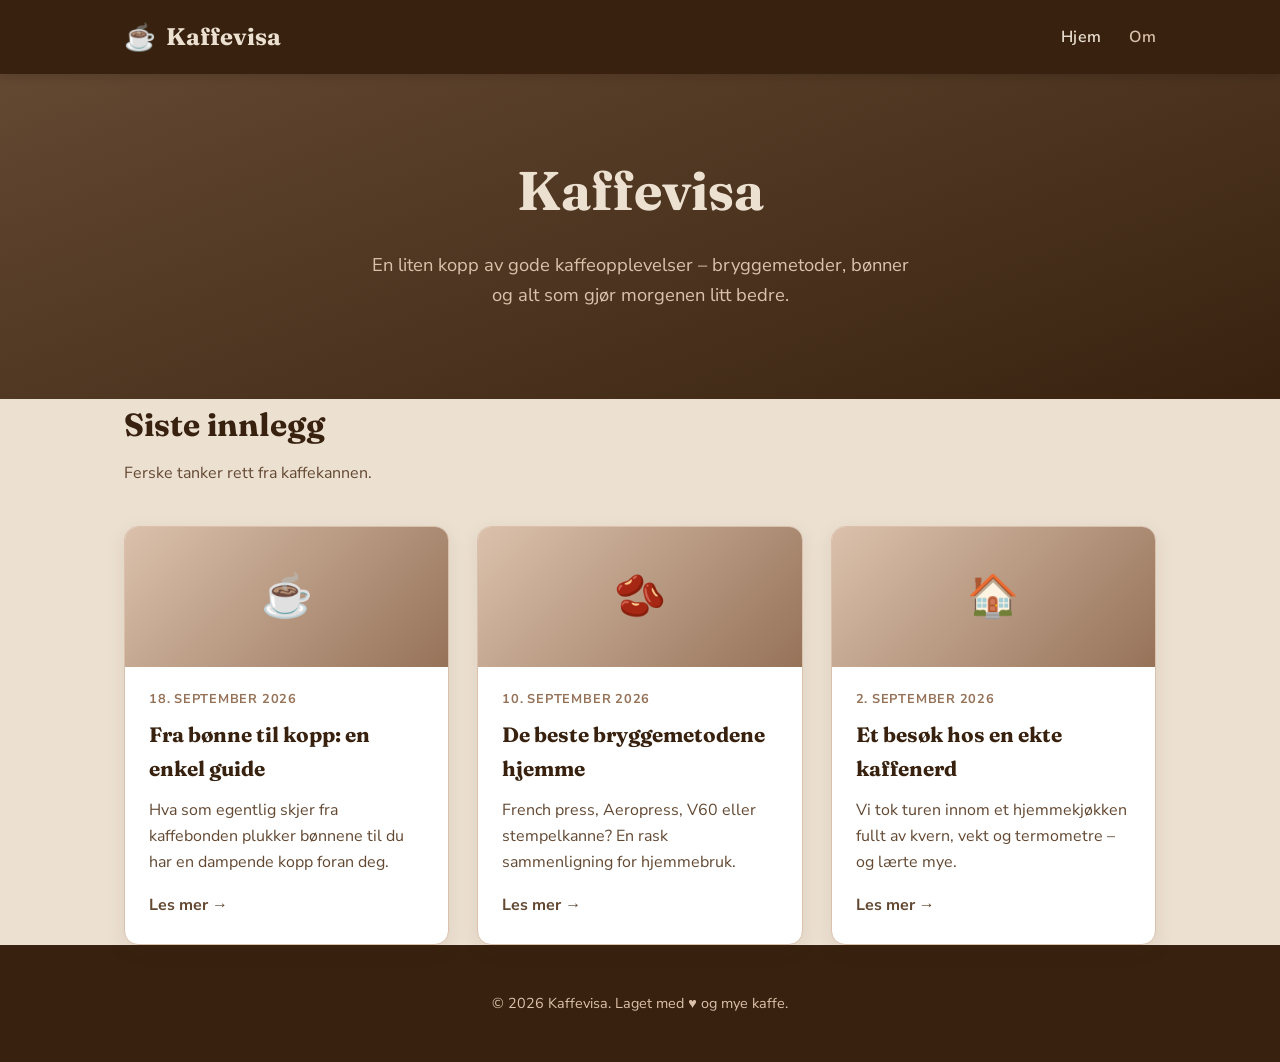
==== index.html @ d36bac69 "Flytt nettstedfiler til repo-rot for GitHub Pages" ====
<!DOCTYPE html>
<html lang="no">
<head>
<meta charset="UTF-8">
<meta name="viewport" content="width=device-width, initial-scale=1.0">
<title>Kaffevisa – en blogg om kaffe</title>
<meta name="description" content="Kaffevisa er en personlig blogg om kaffe: bryggemetoder, bønner og gode kopper.">
<link rel="icon" href="assets/favicon.svg" type="image/svg+xml">
<link rel="preconnect" href="https://fonts.googleapis.com">
<link rel="preconnect" href="https://fonts.gstatic.com" crossorigin>
<link href="https://fonts.googleapis.com/css2?family=Fraunces:opsz,wght@9..144,600;9..144,700&family=Nunito+Sans:wght@400;600;700;800&display=swap" rel="stylesheet">
<link rel="stylesheet" href="css/style.css">
</head>
<body>

<header class="site-header">
  <nav class="nav container">
    <a href="index.html" class="logo"><span class="cup">☕</span> Kaffevisa</a>
    <button class="nav-toggle" aria-label="Åpne meny">
      <span></span><span></span><span></span>
    </button>
    <ul class="nav-links">
      <li><a href="index.html">Hjem</a></li>
      <li><a href="om.html">Om</a></li>
    </ul>
  </nav>
</header>

<section class="hero">
  <div class="container">
    <h1>Kaffevisa</h1>
    <p>En liten kopp av gode kaffeopplevelser – bryggemetoder, bønner og alt som gjør morgenen litt bedre.</p>
  </div>
</section>

<section class="container">
  <h2 class="section-title">Siste innlegg</h2>
  <p class="section-lead">Ferske tanker rett fra kaffekannen.</p>

  <div class="post-grid">

    <article class="post-card">
      <div class="thumb">☕</div>
      <div class="content">
        <div class="date">18. september 2026</div>
        <h3>Fra bønne til kopp: en enkel guide</h3>
        <p>Hva som egentlig skjer fra kaffebonden plukker bønnene til du har en dampende kopp foran deg.</p>
        <a class="read-more" href="posts/fra-bonne-til-kopp.html">Les mer →</a>
      </div>
    </article>

    <article class="post-card">
      <div class="thumb">🫘</div>
      <div class="content">
        <div class="date">10. september 2026</div>
        <h3>De beste bryggemetodene hjemme</h3>
        <p>French press, Aeropress, V60 eller stempelkanne? En rask sammenligning for hjemmebruk.</p>
        <a class="read-more" href="posts/beste-bryggemetodene.html">Les mer →</a>
      </div>
    </article>

    <article class="post-card">
      <div class="thumb">🏠</div>
      <div class="content">
        <div class="date">2. september 2026</div>
        <h3>Et besøk hos en ekte kaffenerd</h3>
        <p>Vi tok turen innom et hjemmekjøkken fullt av kvern, vekt og termometre – og lærte mye.</p>
        <a class="read-more" href="posts/besok-hos-kaffenerd.html">Les mer →</a>
      </div>
    </article>

  </div>
</section>

<footer class="site-footer">
  <p>&copy; 2026 Kaffevisa. Laget med ♥ og mye kaffe.</p>
</footer>

<script src="js/script.js"></script>
</body>
</html>
---- css/style.css ----
/* ==========================================================================
   Kaffevisa – stilark
   Fargepalett: Cream Coffee
   ========================================================================== */

:root {
  --cream:      #ece0d1;
  --tan:        #dbc1ac;
  --caramel:    #967259;
  --coffee:     #634832;
  --espresso:   #38220f;

  --bg:         var(--cream);
  --surface:    #ffffff;
  --text:       var(--espresso);
  --text-soft:  var(--coffee);
  --accent:     var(--caramel);
  --accent-dark:var(--coffee);
  --border:     var(--tan);

  --font-heading: 'Fraunces', Georgia, serif;
  --font-body: 'Nunito Sans', -apple-system, BlinkMacSystemFont, sans-serif;

  --radius: 14px;
  --shadow: 0 6px 20px rgba(56, 34, 15, 0.08);
}

* { box-sizing: border-box; }

html { scroll-behavior: smooth; }

body {
  margin: 0;
  font-family: var(--font-body);
  background: var(--bg);
  color: var(--text);
  line-height: 1.65;
}

img { max-width: 100%; display: block; }

a { color: var(--accent-dark); text-decoration: none; }
a:hover { color: var(--espresso); text-decoration: underline; }

.container {
  width: 100%;
  max-width: 1080px;
  margin: 0 auto;
  padding: 0 24px;
}

/* ---------- Header ---------- */

.site-header {
  background: var(--espresso);
  color: var(--cream);
  position: sticky;
  top: 0;
  z-index: 50;
  box-shadow: 0 2px 10px rgba(0,0,0,0.15);
}

.nav {
  display: flex;
  align-items: center;
  justify-content: space-between;
  padding: 16px 24px;
}

.logo {
  display: flex;
  align-items: center;
  gap: 10px;
  font-family: var(--font-heading);
  font-size: 1.5rem;
  font-weight: 700;
  color: var(--cream) !important;
  text-decoration: none !important;
}

.logo .cup { font-size: 1.6rem; }

.nav-links {
  display: flex;
  gap: 28px;
  list-style: none;
  margin: 0;
  padding: 0;
}

.nav-links a {
  color: var(--tan) !important;
  font-weight: 600;
  letter-spacing: 0.02em;
  text-decoration: none !important;
}

.nav-links a:hover,
.nav-links a.active { color: var(--cream) !important; }

.nav-toggle {
  display: none;
  flex-direction: column;
  gap: 5px;
  background: none;
  border: none;
  cursor: pointer;
  padding: 6px;
}

.nav-toggle span {
  width: 24px;
  height: 2px;
  background: var(--cream);
  display: block;
}

/* ---------- Hero ---------- */

.hero {
  background: linear-gradient(160deg, var(--coffee) 0%, var(--espresso) 100%);
  color: var(--cream);
  padding: 72px 24px 88px;
  text-align: center;
}

.hero h1 {
  font-family: var(--font-heading);
  font-size: clamp(2.2rem, 5vw, 3.4rem);
  margin: 0 0 14px;
}

.hero p {
  max-width: 560px;
  margin: 0 auto;
  color: var(--tan);
  font-size: 1.15rem;
}

/* ---------- Sections ---------- */

section { padding: 64px 0; }

.section-title {
  font-family: var(--font-heading);
  font-size: 2rem;
  color: var(--espresso);
  margin: 0 0 8px;
}

.section-lead {
  color: var(--text-soft);
  margin: 0 0 40px;
  max-width: 620px;
}

/* ---------- Post grid & cards ---------- */

.post-grid {
  display: grid;
  grid-template-columns: repeat(auto-fit, minmax(260px, 1fr));
  gap: 28px;
}

.post-card {
  background: var(--surface);
  border-radius: var(--radius);
  overflow: hidden;
  box-shadow: var(--shadow);
  display: flex;
  flex-direction: column;
  transition: transform 0.2s ease, box-shadow 0.2s ease;
  border: 1px solid var(--border);
}

.post-card:hover {
  transform: translateY(-4px);
  box-shadow: 0 12px 28px rgba(56, 34, 15, 0.14);
}

.post-card .thumb {
  height: 140px;
  background: linear-gradient(135deg, var(--tan), var(--caramel));
  display: flex;
  align-items: center;
  justify-content: center;
  font-size: 2.6rem;
}

.post-card .content { padding: 22px 24px 26px; flex: 1; display: flex; flex-direction: column; }

.post-card .date {
  font-size: 0.8rem;
  text-transform: uppercase;
  letter-spacing: 0.06em;
  color: var(--caramel);
  font-weight: 700;
  margin-bottom: 8px;
}

.post-card h3 {
  font-family: var(--font-heading);
  margin: 0 0 10px;
  font-size: 1.3rem;
  color: var(--espresso);
}

.post-card p { color: var(--text-soft); flex: 1; margin: 0 0 16px; }

.read-more {
  font-weight: 700;
  color: var(--accent-dark) !important;
}

/* ---------- Buttons ---------- */

.btn {
  display: inline-block;
  background: var(--caramel);
  color: var(--cream) !important;
  padding: 12px 26px;
  border-radius: 999px;
  font-weight: 700;
  text-decoration: none !important;
  transition: background 0.2s ease;
}

.btn:hover { background: var(--coffee); }

/* ---------- Article ---------- */

.article-header {
  background: var(--coffee);
  color: var(--cream);
  padding: 60px 24px 48px;
  text-align: center;
}

.article-header .date {
  color: var(--tan);
  text-transform: uppercase;
  letter-spacing: 0.06em;
  font-weight: 700;
  font-size: 0.85rem;
}

.article-header h1 {
  font-family: var(--font-heading);
  font-size: clamp(1.9rem, 4vw, 2.8rem);
  margin: 10px 0 0;
}

.article-body {
  max-width: 680px;
  margin: 0 auto;
  padding: 48px 24px 80px;
}

.article-body h2 {
  font-family: var(--font-heading);
  color: var(--espresso);
  margin-top: 40px;
}

.article-body p { margin-bottom: 20px; }

.back-link { display: inline-block; margin-bottom: 24px; font-weight: 700; }

/* ---------- About page ---------- */

.about-card {
  background: var(--surface);
  border-radius: var(--radius);
  box-shadow: var(--shadow);
  padding: 40px;
  border: 1px solid var(--border);
}

/* ---------- Footer ---------- */

.site-footer {
  background: var(--espresso);
  color: var(--tan);
  text-align: center;
  padding: 32px 24px;
  font-size: 0.9rem;
}

.site-footer a { color: var(--cream) !important; }

/* ---------- Responsive ---------- */

@media (max-width: 720px) {
  .nav-toggle { display: flex; }

  .nav-links {
    position: absolute;
    top: 100%;
    left: 0;
    right: 0;
    background: var(--espresso);
    flex-direction: column;
    gap: 0;
    max-height: 0;
    overflow: hidden;
    transition: max-height 0.25s ease;
  }

  .nav-links.open { max-height: 260px; }

  .nav-links li { border-top: 1px solid rgba(255,255,255,0.08); }

  .nav-links a { display: block; padding: 16px 24px; }
}
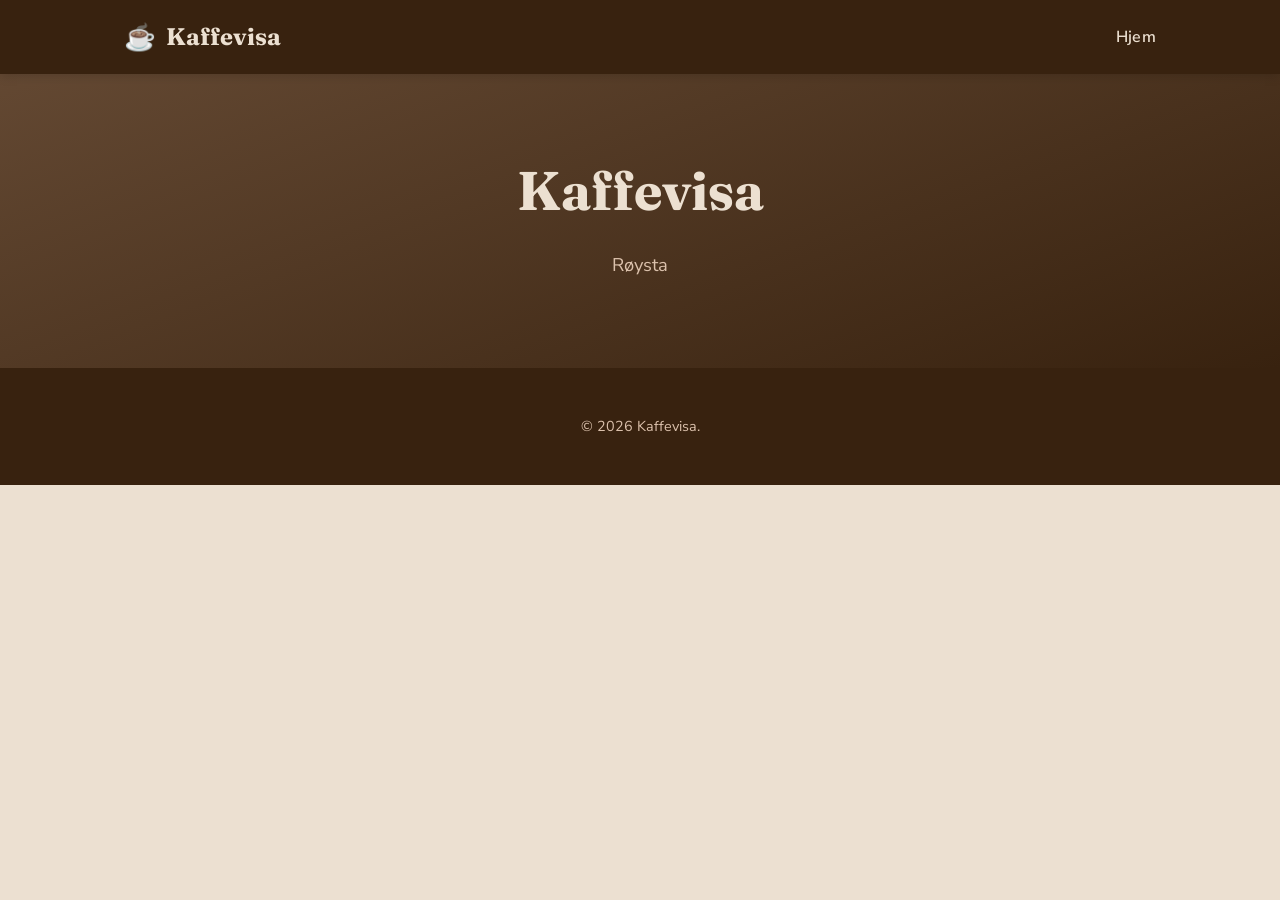
==== commit fca819e8: "1.1" ====
--- a/index.html
+++ b/index.html
@@ -3,7 +3,7 @@
 <head>
 <meta charset="UTF-8">
 <meta name="viewport" content="width=device-width, initial-scale=1.0">
-<title>Kaffevisa – en blogg om kaffe</title>
+<title>Kaffevisa</title>
 <meta name="description" content="Kaffevisa er en personlig blogg om kaffe: bryggemetoder, bønner og gode kopper.">
 <link rel="icon" href="assets/favicon.svg" type="image/svg+xml">
 <link rel="preconnect" href="https://fonts.googleapis.com">
@@ -21,7 +21,6 @@
     </button>
     <ul class="nav-links">
       <li><a href="index.html">Hjem</a></li>
-      <li><a href="om.html">Om</a></li>
     </ul>
   </nav>
 </header>
@@ -29,51 +28,12 @@
 <section class="hero">
   <div class="container">
     <h1>Kaffevisa</h1>
-    <p>En liten kopp av gode kaffeopplevelser – bryggemetoder, bønner og alt som gjør morgenen litt bedre.</p>
-  </div>
-</section>
-
-<section class="container">
-  <h2 class="section-title">Siste innlegg</h2>
-  <p class="section-lead">Ferske tanker rett fra kaffekannen.</p>
-
-  <div class="post-grid">
-
-    <article class="post-card">
-      <div class="thumb">☕</div>
-      <div class="content">
-        <div class="date">18. september 2026</div>
-        <h3>Fra bønne til kopp: en enkel guide</h3>
-        <p>Hva som egentlig skjer fra kaffebonden plukker bønnene til du har en dampende kopp foran deg.</p>
-        <a class="read-more" href="posts/fra-bonne-til-kopp.html">Les mer →</a>
-      </div>
-    </article>
-
-    <article class="post-card">
-      <div class="thumb">🫘</div>
-      <div class="content">
-        <div class="date">10. september 2026</div>
-        <h3>De beste bryggemetodene hjemme</h3>
-        <p>French press, Aeropress, V60 eller stempelkanne? En rask sammenligning for hjemmebruk.</p>
-        <a class="read-more" href="posts/beste-bryggemetodene.html">Les mer →</a>
-      </div>
-    </article>
-
-    <article class="post-card">
-      <div class="thumb">🏠</div>
-      <div class="content">
-        <div class="date">2. september 2026</div>
-        <h3>Et besøk hos en ekte kaffenerd</h3>
-        <p>Vi tok turen innom et hjemmekjøkken fullt av kvern, vekt og termometre – og lærte mye.</p>
-        <a class="read-more" href="posts/besok-hos-kaffenerd.html">Les mer →</a>
-      </div>
-    </article>
-
+    <p> Røysta </p>
   </div>
 </section>
 
 <footer class="site-footer">
-  <p>&copy; 2026 Kaffevisa. Laget med ♥ og mye kaffe.</p>
+  <p>&copy; 2026 Kaffevisa.</p>
 </footer>
 
 <script src="js/script.js"></script>
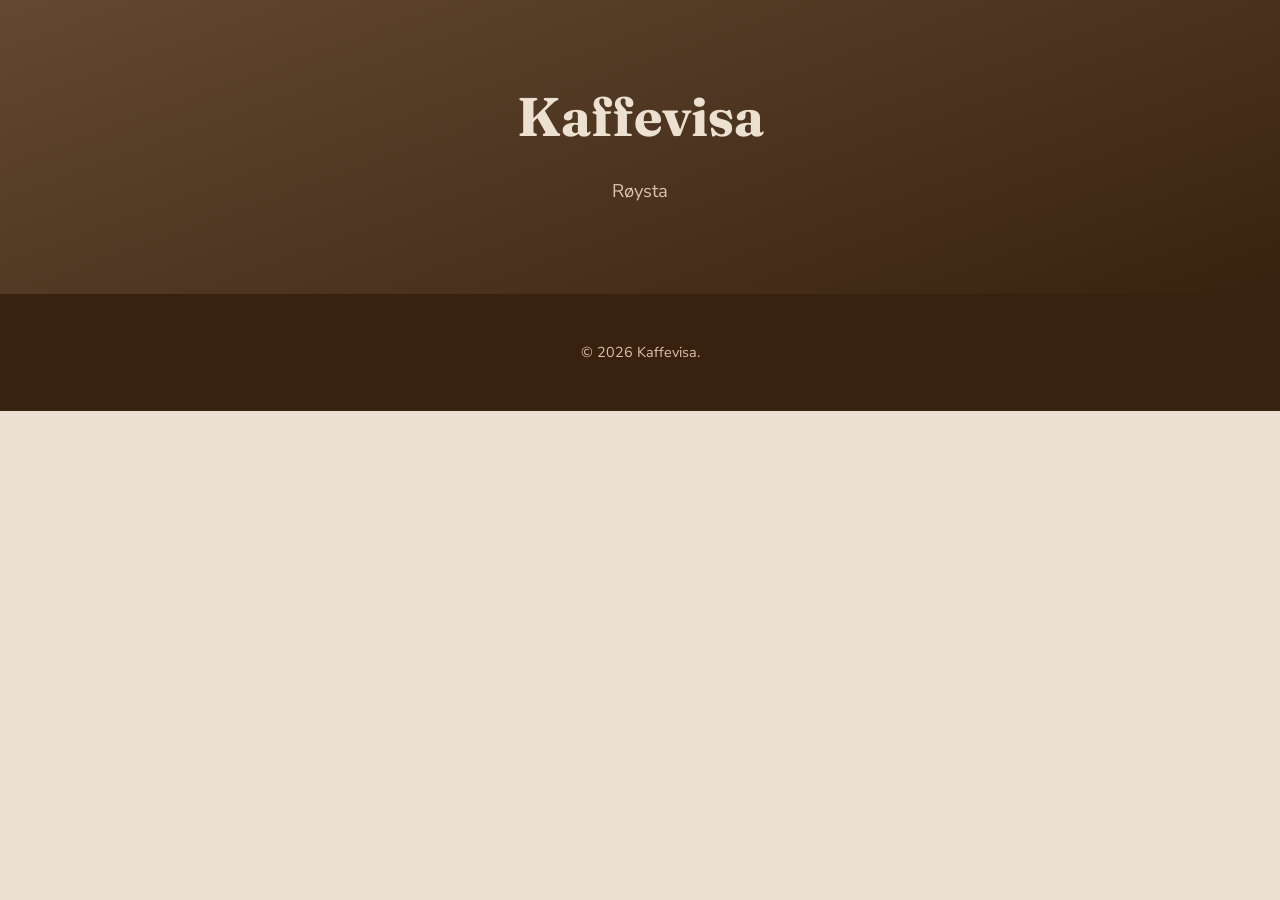
==== commit c5c4dac9: "1.1.1" ====
--- a/index.html
+++ b/index.html
@@ -4,7 +4,6 @@
 <meta charset="UTF-8">
 <meta name="viewport" content="width=device-width, initial-scale=1.0">
 <title>Kaffevisa</title>
-<meta name="description" content="Kaffevisa er en personlig blogg om kaffe: bryggemetoder, bønner og gode kopper.">
 <link rel="icon" href="assets/favicon.svg" type="image/svg+xml">
 <link rel="preconnect" href="https://fonts.googleapis.com">
 <link rel="preconnect" href="https://fonts.gstatic.com" crossorigin>
@@ -12,18 +11,6 @@
 <link rel="stylesheet" href="css/style.css">
 </head>
 <body>
-
-<header class="site-header">
-  <nav class="nav container">
-    <a href="index.html" class="logo"><span class="cup">☕</span> Kaffevisa</a>
-    <button class="nav-toggle" aria-label="Åpne meny">
-      <span></span><span></span><span></span>
-    </button>
-    <ul class="nav-links">
-      <li><a href="index.html">Hjem</a></li>
-    </ul>
-  </nav>
-</header>
 
 <section class="hero">
   <div class="container">
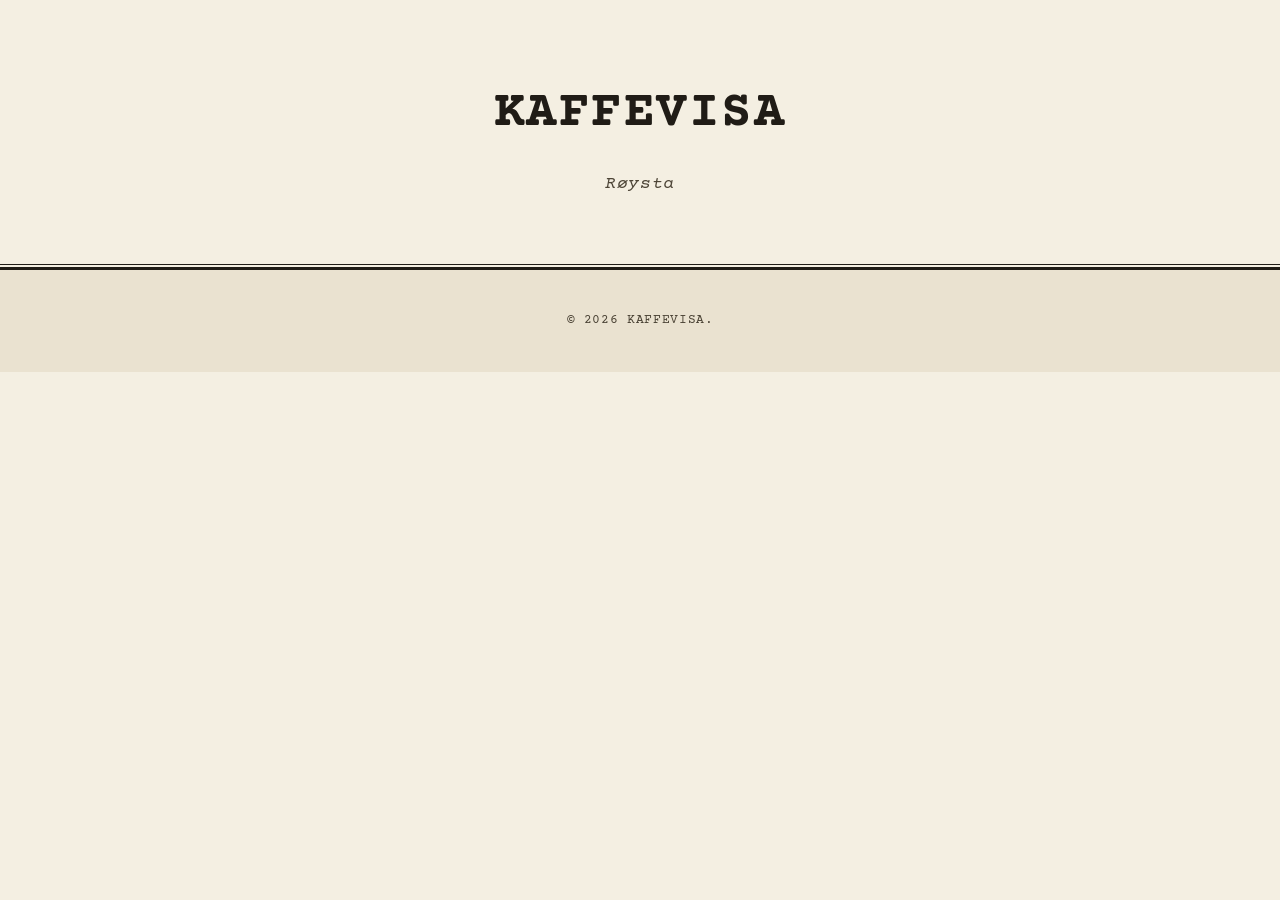
==== commit 05a52777: "Ny visuell profil: retro/minimalistisk skrivemaskin-stil Bytter ut den brune "Cream Coffee"-paletten" ====
--- a/index.html
+++ b/index.html
@@ -7,7 +7,7 @@
 <link rel="icon" href="assets/favicon.svg" type="image/svg+xml">
 <link rel="preconnect" href="https://fonts.googleapis.com">
 <link rel="preconnect" href="https://fonts.gstatic.com" crossorigin>
-<link href="https://fonts.googleapis.com/css2?family=Fraunces:opsz,wght@9..144,600;9..144,700&family=Nunito+Sans:wght@400;600;700;800&display=swap" rel="stylesheet">
+<link href="https://fonts.googleapis.com/css2?family=Courier+Prime:ital,wght@0,400;0,700;1,400;1,700&display=swap" rel="stylesheet">
 <link rel="stylesheet" href="css/style.css">
 </head>
 <body>
--- a/css/style.css
+++ b/css/style.css
@@ -1,28 +1,29 @@
 /* ==========================================================================
    Kaffevisa – stilark
-   Fargepalett: Cream Coffee
+   Visuell profil: Retro / minimalistisk skrivemaskin
    ========================================================================== */
 
 :root {
-  --cream:      #ece0d1;
-  --tan:        #dbc1ac;
-  --caramel:    #967259;
-  --coffee:     #634832;
-  --espresso:   #38220f;
-
-  --bg:         var(--cream);
-  --surface:    #ffffff;
-  --text:       var(--espresso);
-  --text-soft:  var(--coffee);
-  --accent:     var(--caramel);
-  --accent-dark:var(--coffee);
-  --border:     var(--tan);
-
-  --font-heading: 'Fraunces', Georgia, serif;
-  --font-body: 'Nunito Sans', -apple-system, BlinkMacSystemFont, sans-serif;
-
-  --radius: 14px;
-  --shadow: 0 6px 20px rgba(56, 34, 15, 0.08);
+  --paper:      #f4efe2;
+  --paper-alt:  #eae2d0;
+  --ink:        #201c16;
+  --ink-soft:   #4c4436;
+  --rust:       #a3402a;
+
+  --bg:         var(--paper);
+  --surface:    #faf6ec;
+  --text:       var(--ink);
+  --text-soft:  var(--ink-soft);
+  --accent:     var(--rust);
+  --accent-dark:var(--ink);
+  --border:     rgba(32, 28, 22, 0.45);
+
+  --font-heading: 'Courier Prime', 'Courier New', monospace;
+  --font-body:    'Courier Prime', 'Courier New', monospace;
+
+  --radius: 2px;
+  --stamp: 4px 4px 0 var(--ink);
+  --stamp-hover: 6px 6px 0 var(--ink);
 }
 
 * { box-sizing: border-box; }
@@ -39,8 +40,8 @@
 
 img { max-width: 100%; display: block; }
 
-a { color: var(--accent-dark); text-decoration: none; }
-a:hover { color: var(--espresso); text-decoration: underline; }
+a { color: var(--accent); text-decoration: underline; text-decoration-style: dotted; }
+a:hover { color: var(--ink); }
 
 .container {
   width: 100%;
@@ -52,12 +53,12 @@
 /* ---------- Header ---------- */
 
 .site-header {
-  background: var(--espresso);
-  color: var(--cream);
+  background: var(--paper);
+  color: var(--ink);
+  border-bottom: 2px solid var(--ink);
   position: sticky;
   top: 0;
   z-index: 50;
-  box-shadow: 0 2px 10px rgba(0,0,0,0.15);
 }
 
 .nav {
@@ -72,13 +73,15 @@
   align-items: center;
   gap: 10px;
   font-family: var(--font-heading);
-  font-size: 1.5rem;
-  font-weight: 700;
-  color: var(--cream) !important;
+  font-size: 1.4rem;
+  font-weight: 700;
+  letter-spacing: 0.04em;
+  text-transform: uppercase;
+  color: var(--ink) !important;
   text-decoration: none !important;
 }
 
-.logo .cup { font-size: 1.6rem; }
+.logo .cup { font-size: 1.4rem; }
 
 .nav-links {
   display: flex;
@@ -89,14 +92,16 @@
 }
 
 .nav-links a {
-  color: var(--tan) !important;
-  font-weight: 600;
-  letter-spacing: 0.02em;
+  color: var(--ink-soft) !important;
+  font-weight: 700;
+  letter-spacing: 0.06em;
+  text-transform: uppercase;
+  font-size: 0.85rem;
   text-decoration: none !important;
 }
 
 .nav-links a:hover,
-.nav-links a.active { color: var(--cream) !important; }
+.nav-links a.active { color: var(--rust) !important; text-decoration: underline; text-decoration-style: dotted; }
 
 .nav-toggle {
   display: none;
@@ -111,30 +116,35 @@
 .nav-toggle span {
   width: 24px;
   height: 2px;
-  background: var(--cream);
+  background: var(--ink);
   display: block;
 }
 
 /* ---------- Hero ---------- */
 
 .hero {
-  background: linear-gradient(160deg, var(--coffee) 0%, var(--espresso) 100%);
-  color: var(--cream);
-  padding: 72px 24px 88px;
+  background: var(--bg);
+  color: var(--ink);
+  padding: 72px 24px 64px;
   text-align: center;
+  border-bottom: 4px double var(--ink);
 }
 
 .hero h1 {
   font-family: var(--font-heading);
-  font-size: clamp(2.2rem, 5vw, 3.4rem);
+  font-size: clamp(2.1rem, 5vw, 3.2rem);
+  letter-spacing: 0.03em;
+  text-transform: uppercase;
   margin: 0 0 14px;
 }
 
 .hero p {
   max-width: 560px;
   margin: 0 auto;
-  color: var(--tan);
-  font-size: 1.15rem;
+  color: var(--ink-soft);
+  font-size: 1.1rem;
+  font-style: italic;
+  letter-spacing: 0.04em;
 }
 
 /* ---------- Sections ---------- */
@@ -143,14 +153,19 @@
 
 .section-title {
   font-family: var(--font-heading);
-  font-size: 2rem;
-  color: var(--espresso);
+  font-size: 1.6rem;
+  letter-spacing: 0.04em;
+  text-transform: uppercase;
+  color: var(--ink);
   margin: 0 0 8px;
+  display: inline-block;
+  border-bottom: 3px solid var(--rust);
+  padding-bottom: 6px;
 }
 
 .section-lead {
   color: var(--text-soft);
-  margin: 0 0 40px;
+  margin: 16px 0 40px;
   max-width: 620px;
 }
 
@@ -159,41 +174,42 @@
 .post-grid {
   display: grid;
   grid-template-columns: repeat(auto-fit, minmax(260px, 1fr));
-  gap: 28px;
+  gap: 32px;
 }
 
 .post-card {
   background: var(--surface);
   border-radius: var(--radius);
   overflow: hidden;
-  box-shadow: var(--shadow);
+  border: 1.5px solid var(--ink);
+  box-shadow: var(--stamp);
   display: flex;
   flex-direction: column;
-  transition: transform 0.2s ease, box-shadow 0.2s ease;
-  border: 1px solid var(--border);
+  transition: transform 0.15s ease, box-shadow 0.15s ease;
 }
 
 .post-card:hover {
-  transform: translateY(-4px);
-  box-shadow: 0 12px 28px rgba(56, 34, 15, 0.14);
+  transform: translate(-2px, -2px);
+  box-shadow: var(--stamp-hover);
 }
 
 .post-card .thumb {
-  height: 140px;
-  background: linear-gradient(135deg, var(--tan), var(--caramel));
+  height: 130px;
+  background: var(--paper-alt);
+  border-bottom: 1.5px dashed var(--ink);
   display: flex;
   align-items: center;
   justify-content: center;
-  font-size: 2.6rem;
+  font-size: 2.4rem;
 }
 
 .post-card .content { padding: 22px 24px 26px; flex: 1; display: flex; flex-direction: column; }
 
 .post-card .date {
-  font-size: 0.8rem;
-  text-transform: uppercase;
-  letter-spacing: 0.06em;
-  color: var(--caramel);
+  font-size: 0.78rem;
+  text-transform: uppercase;
+  letter-spacing: 0.08em;
+  color: var(--rust);
   font-weight: 700;
   margin-bottom: 8px;
 }
@@ -201,14 +217,18 @@
 .post-card h3 {
   font-family: var(--font-heading);
   margin: 0 0 10px;
-  font-size: 1.3rem;
-  color: var(--espresso);
+  font-size: 1.2rem;
+  letter-spacing: 0.02em;
+  color: var(--ink);
 }
 
 .post-card p { color: var(--text-soft); flex: 1; margin: 0 0 16px; }
 
 .read-more {
   font-weight: 700;
+  letter-spacing: 0.03em;
+  text-transform: uppercase;
+  font-size: 0.85rem;
   color: var(--accent-dark) !important;
 }
 
@@ -216,37 +236,49 @@
 
 .btn {
   display: inline-block;
-  background: var(--caramel);
-  color: var(--cream) !important;
-  padding: 12px 26px;
-  border-radius: 999px;
-  font-weight: 700;
+  background: transparent;
+  border: 2px solid var(--ink);
+  color: var(--ink) !important;
+  padding: 11px 26px;
+  border-radius: var(--radius);
+  font-weight: 700;
+  letter-spacing: 0.05em;
+  text-transform: uppercase;
   text-decoration: none !important;
-  transition: background 0.2s ease;
-}
-
-.btn:hover { background: var(--coffee); }
+  box-shadow: var(--stamp);
+  transition: background 0.15s ease, color 0.15s ease, transform 0.15s ease, box-shadow 0.15s ease;
+}
+
+.btn:hover {
+  background: var(--ink);
+  color: var(--paper) !important;
+  transform: translate(-2px, -2px);
+  box-shadow: var(--stamp-hover);
+}
 
 /* ---------- Article ---------- */
 
 .article-header {
-  background: var(--coffee);
-  color: var(--cream);
-  padding: 60px 24px 48px;
+  background: var(--paper-alt);
+  color: var(--ink);
+  padding: 56px 24px 44px;
   text-align: center;
+  border-bottom: 4px double var(--ink);
 }
 
 .article-header .date {
-  color: var(--tan);
-  text-transform: uppercase;
-  letter-spacing: 0.06em;
+  color: var(--rust);
+  text-transform: uppercase;
+  letter-spacing: 0.08em;
   font-weight: 700;
   font-size: 0.85rem;
 }
 
 .article-header h1 {
   font-family: var(--font-heading);
-  font-size: clamp(1.9rem, 4vw, 2.8rem);
+  font-size: clamp(1.8rem, 4vw, 2.6rem);
+  letter-spacing: 0.02em;
+  text-transform: uppercase;
   margin: 10px 0 0;
 }
 
@@ -258,35 +290,41 @@
 
 .article-body h2 {
   font-family: var(--font-heading);
-  color: var(--espresso);
+  color: var(--ink);
+  letter-spacing: 0.02em;
+  border-left: 4px solid var(--rust);
+  padding-left: 12px;
   margin-top: 40px;
 }
 
-.article-body p { margin-bottom: 20px; }
-
-.back-link { display: inline-block; margin-bottom: 24px; font-weight: 700; }
+.article-body p { margin-bottom: 20px; color: var(--text-soft); }
+
+.back-link { display: inline-block; margin-bottom: 24px; font-weight: 700; text-transform: uppercase; letter-spacing: 0.04em; font-size: 0.85rem; }
 
 /* ---------- About page ---------- */
 
 .about-card {
   background: var(--surface);
   border-radius: var(--radius);
-  box-shadow: var(--shadow);
+  border: 1.5px solid var(--ink);
+  box-shadow: var(--stamp);
   padding: 40px;
-  border: 1px solid var(--border);
 }
 
 /* ---------- Footer ---------- */
 
 .site-footer {
-  background: var(--espresso);
-  color: var(--tan);
+  background: var(--paper-alt);
+  color: var(--ink-soft);
   text-align: center;
-  padding: 32px 24px;
-  font-size: 0.9rem;
-}
-
-.site-footer a { color: var(--cream) !important; }
+  padding: 28px 24px;
+  border-top: 2px solid var(--ink);
+  font-size: 0.8rem;
+  letter-spacing: 0.05em;
+  text-transform: uppercase;
+}
+
+.site-footer a { color: var(--ink) !important; }
 
 /* ---------- Responsive ---------- */
 
@@ -298,7 +336,8 @@
     top: 100%;
     left: 0;
     right: 0;
-    background: var(--espresso);
+    background: var(--paper);
+    border-bottom: 2px solid var(--ink);
     flex-direction: column;
     gap: 0;
     max-height: 0;
@@ -308,7 +347,7 @@
 
   .nav-links.open { max-height: 260px; }
 
-  .nav-links li { border-top: 1px solid rgba(255,255,255,0.08); }
+  .nav-links li { border-top: 1px dashed var(--ink); }
 
   .nav-links a { display: block; padding: 16px 24px; }
 }
